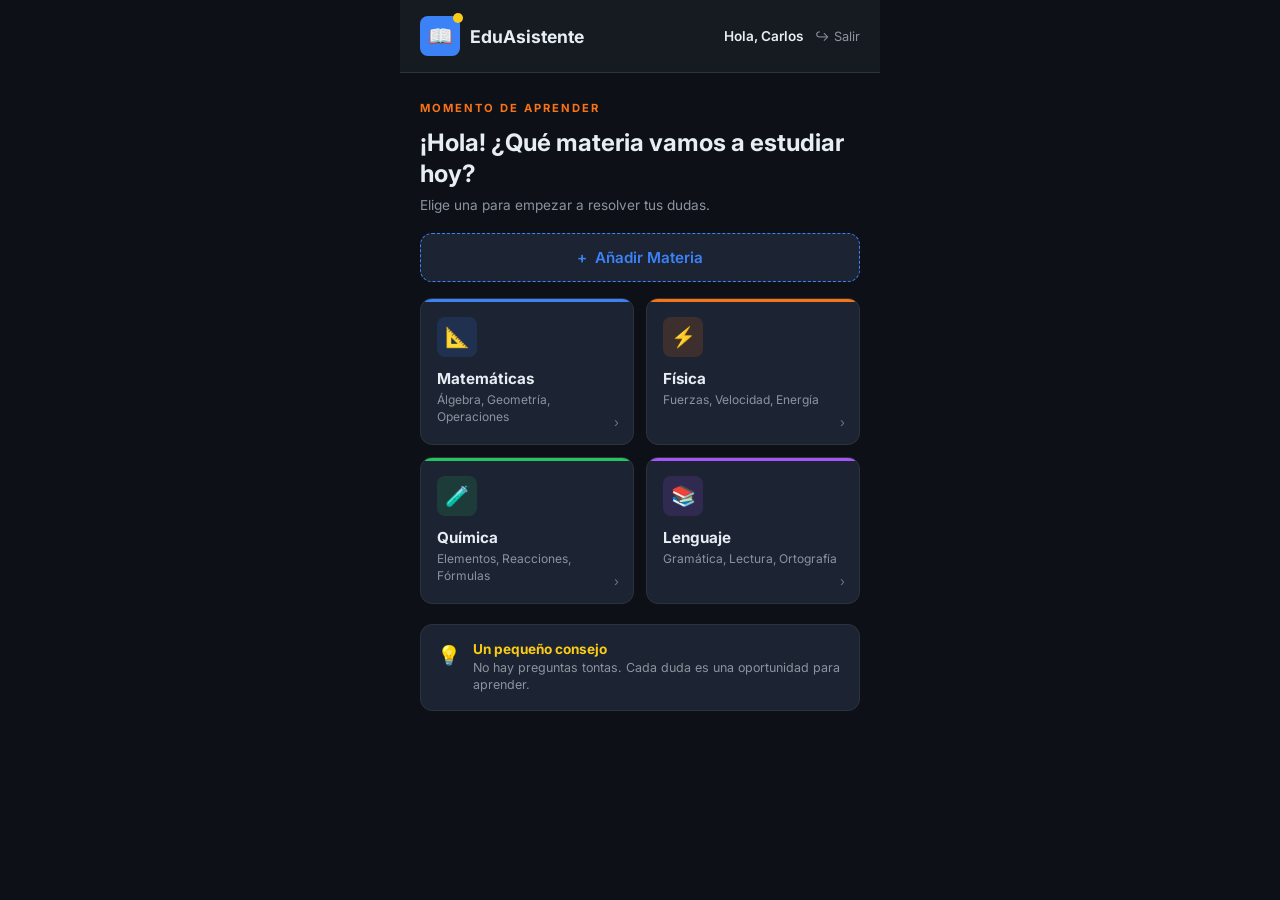
==== dashboard.html @ 30e6fd6b "Para ver si funciona el render" ====
<!DOCTYPE html>
<html lang="es">
<head>
  <meta charset="UTF-8">
  <meta name="viewport" content="width=device-width, initial-scale=1.0, maximum-scale=1.0, user-scalable=no">
  <meta name="description" content="EduAsistente - Elige una materia para empezar a estudiar">
  <title>EduAsistente - Mis Materias</title>
  <link rel="stylesheet" href="css/styles.css">
</head>
<body>

  <!-- Navbar con usuario -->
  <nav class="navbar" id="navbar">
    <div class="navbar__brand">
      <div class="navbar__logo" aria-label="Logo EduAsistente">📖</div>
      <div>
        <div class="navbar__title">EduAsistente</div>
      </div>
    </div>
    <div class="navbar__actions">
      <span class="navbar__user" id="navbar-user">Hola, Carlos</span>
      <button class="navbar__logout" id="btn-logout" aria-label="Cerrar sesión">
        ↪ Salir
      </button>
    </div>
  </nav>

  <!-- Dashboard -->
  <main class="dashboard" id="dashboard">
    <p class="dashboard__tag">Momento de aprender</p>
    <h1 class="dashboard__title">¡Hola! ¿Qué materia vamos a estudiar hoy?</h1>
    <p class="dashboard__subtitle">Elige una para empezar a resolver tus dudas.</p>

    <!-- Botón añadir materia -->
    <button class="btn btn--add" id="btn-add-subject" aria-label="Añadir materia">
      + &nbsp;Añadir Materia
    </button>

    <!-- Grid de materias -->
    <div class="subjects-grid" id="subjects-grid">
      <!-- Matemáticas -->
      <a href="chat.html?materia_id=1&nombre=Matemáticas" class="subject-card subject-card--math" id="card-1" data-materia-id="1">
        <div class="subject-card__icon">📐</div>
        <div class="subject-card__name">Matemáticas</div>
        <div class="subject-card__topics">Álgebra, Geometría, Operaciones</div>
        <span class="subject-card__arrow">›</span>
      </a>

      <!-- Física -->
      <a href="chat.html?materia_id=2&nombre=Física" class="subject-card subject-card--physics" id="card-2" data-materia-id="2">
        <div class="subject-card__icon">⚡</div>
        <div class="subject-card__name">Física</div>
        <div class="subject-card__topics">Fuerzas, Velocidad, Energía</div>
        <span class="subject-card__arrow">›</span>
      </a>

      <!-- Química -->
      <a href="chat.html?materia_id=3&nombre=Química" class="subject-card subject-card--chemistry" id="card-3" data-materia-id="3">
        <div class="subject-card__icon">🧪</div>
        <div class="subject-card__name">Química</div>
        <div class="subject-card__topics">Elementos, Reacciones, Fórmulas</div>
        <span class="subject-card__arrow">›</span>
      </a>

      <!-- Lenguaje -->
      <a href="chat.html?materia_id=4&nombre=Lenguaje" class="subject-card subject-card--language" id="card-4" data-materia-id="4">
        <div class="subject-card__icon">📚</div>
        <div class="subject-card__name">Lenguaje</div>
        <div class="subject-card__topics">Gramática, Lectura, Ortografía</div>
        <span class="subject-card__arrow">›</span>
      </a>
    </div>

    <!-- Tip banner -->
    <div class="tip-banner" id="tip-banner">
      <span class="tip-banner__icon">💡</span>
      <div>
        <div class="tip-banner__title">Un pequeño consejo</div>
        <div class="tip-banner__text">No hay preguntas tontas. Cada duda es una oportunidad para aprender.</div>
      </div>
    </div>
  </main>

  <!-- ===== MODAL: Añadir Materia ===== -->
  <div class="modal-overlay" id="modal-overlay" style="display: none;">
    <div class="modal" id="modal-add-subject" role="dialog" aria-modal="true" aria-labelledby="modal-title">
      <div class="modal__header">
        <h2 class="modal__title" id="modal-title">Añadir nueva materia</h2>
        <button class="modal__close" id="btn-modal-close" aria-label="Cerrar modal">✕</button>
      </div>
      <p class="modal__description">Solo necesitas un nombre. La descripción es opcional.</p>

      <form id="form-add-subject" autocomplete="off">
        <!-- Nombre de la materia -->
        <div class="form-group">
          <label class="form-label" for="input-subject-name">Nombre de la materia</label>
          <div class="form-input-wrapper">
            <input
              type="text"
              id="input-subject-name"
              class="form-input"
              placeholder="Ej. Historia"
              required
            >
          </div>
        </div>

        <!-- Descripción (opcional) -->
        <div class="form-group">
          <label class="form-label" for="input-subject-desc">Descripción</label>
          <span class="form-hint" style="margin-top: 0; margin-bottom: 8px; display: block;">(opcional)</span>
          <div class="form-input-wrapper">
            <input
              type="text"
              id="input-subject-desc"
              class="form-input"
              placeholder="Ej. Civilizaciones, fechas, imperios"
            >
          </div>
          <p class="form-hint">Breve descripción de los temas que cubre esta materia.</p>
        </div>

        <!-- Acciones -->
        <div class="modal__actions">
          <button type="button" class="btn btn--ghost" id="btn-cancel-subject">Cancelar</button>
          <button type="submit" class="btn btn--primary" id="btn-save-subject">+ &nbsp;Guardar materia</button>
        </div>
      </form>
    </div>
  </div>

  <script>
    // Modal abrir/cerrar
    const overlay = document.getElementById('modal-overlay');
    const btnOpen = document.getElementById('btn-add-subject');
    const btnClose = document.getElementById('btn-modal-close');
    const btnCancel = document.getElementById('btn-cancel-subject');

    function openModal() {
      overlay.style.display = 'flex';
      document.body.style.overflow = 'hidden';
    }

    function closeModal() {
      overlay.style.display = 'none';
      document.body.style.overflow = '';
    }

    btnOpen.addEventListener('click', openModal);
    btnClose.addEventListener('click', closeModal);
    btnCancel.addEventListener('click', closeModal);
    overlay.addEventListener('click', (e) => {
      if (e.target === overlay) closeModal();
    });

    // Form submit
    document.getElementById('form-add-subject').addEventListener('submit', (e) => {
      e.preventDefault();
      const nameInput = document.getElementById('input-subject-name');
      const descInput = document.getElementById('input-subject-desc');
      const name = nameInput.value.trim();
      const desc = descInput.value.trim() || 'General';

      if (name) {
        const grid = document.getElementById('subjects-grid');
        const newCard = document.createElement('a');
        const newId = grid.children.length + 1;
        newCard.href = `chat.html?materia_id=${newId}&nombre=${encodeURIComponent(name)}`;
        newCard.className = 'subject-card';
        newCard.id = `card-${newId}`;
        newCard.dataset.materiaId = newId;
        newCard.innerHTML = `
          <div class="subject-card__icon">📖</div>
          <div class="subject-card__name">${name}</div>
          <div class="subject-card__topics">${desc}</div>
          <span class="subject-card__arrow">›</span>
        `;
        grid.appendChild(newCard);
        nameInput.value = '';
        descInput.value = '';
      }
      closeModal();
    });

    // Logout
    document.getElementById('btn-logout').addEventListener('click', () => {
      window.location.href = 'login.html';
    });
  </script>

</body>
</html>
---- css/styles.css ----
/* ===== RESET & BASE ===== */
@import url('https://fonts.googleapis.com/css2?family=Inter:wght@400;500;600;700;800&display=swap');

*, *::before, *::after {
  margin: 0;
  padding: 0;
  box-sizing: border-box;
}

:root {
  /* Colores principales */
  --bg-primary: #0d1117;
  --bg-secondary: #161b22;
  --bg-card: #1c2333;
  --bg-input: #1c2333;
  --bg-modal: #1a2030;

  /* Acentos */
  --accent-blue: #3b82f6;
  --accent-blue-hover: #2563eb;
  --accent-blue-glow: rgba(59, 130, 246, 0.35);
  --accent-yellow: #facc15;
  --accent-orange: #f97316;
  --accent-green: #22c55e;
  --accent-purple: #a855f7;
  --accent-red: #ef4444;

  /* Texto */
  --text-primary: #e6edf3;
  --text-secondary: #8b949e;
  --text-muted: #6e7681;
  --text-label: #7eb0f7;

  /* Bordes */
  --border-color: #2d333b;
  --border-input: #2d3748;
  --border-focus: #3b82f6;

  /* Sombras */
  --shadow-card: 0 2px 8px rgba(0, 0, 0, 0.3);
  --shadow-button: 0 4px 14px rgba(59, 130, 246, 0.4);
  --shadow-modal: 0 8px 32px rgba(0, 0, 0, 0.6);

  /* Tipografía */
  --font-family: 'Inter', -apple-system, BlinkMacSystemFont, 'Segoe UI', sans-serif;

  /* Radios */
  --radius-sm: 8px;
  --radius-md: 12px;
  --radius-lg: 16px;
  --radius-xl: 24px;
  --radius-full: 50%;
}

html {
  font-size: 16px;
  -webkit-text-size-adjust: 100%;
}

body {
  font-family: var(--font-family);
  background-color: var(--bg-primary);
  color: var(--text-primary);
  min-height: 100dvh;
  max-width: 480px;
  margin: 0 auto;
  -webkit-font-smoothing: antialiased;
  -moz-osx-font-smoothing: grayscale;
  overflow-x: hidden;
}

a {
  text-decoration: none;
  color: inherit;
}

button {
  font-family: var(--font-family);
  cursor: pointer;
  border: none;
  outline: none;
}

input {
  font-family: var(--font-family);
  outline: none;
  border: none;
}

/* ===== HEADER / NAVBAR ===== */
.navbar {
  display: flex;
  align-items: center;
  justify-content: space-between;
  padding: 16px 20px;
  background: var(--bg-secondary);
  border-bottom: 1px solid var(--border-color);
  position: sticky;
  top: 0;
  z-index: 100;
}

.navbar__brand {
  display: flex;
  align-items: center;
  gap: 10px;
}

.navbar__logo {
  width: 40px;
  height: 40px;
  background: var(--accent-blue);
  border-radius: var(--radius-sm);
  display: flex;
  align-items: center;
  justify-content: center;
  font-size: 20px;
  color: white;
  position: relative;
}

.navbar__logo::after {
  content: '';
  position: absolute;
  top: -3px;
  right: -3px;
  width: 10px;
  height: 10px;
  background: var(--accent-yellow);
  border-radius: var(--radius-full);
}

.navbar__title {
  font-size: 1.1rem;
  font-weight: 700;
  color: var(--text-primary);
}

.navbar__subtitle {
  font-size: 0.75rem;
  color: var(--text-secondary);
  margin-top: 1px;
}

.navbar__actions {
  display: flex;
  align-items: center;
  gap: 12px;
}

.navbar__user {
  font-size: 0.85rem;
  font-weight: 600;
  color: var(--text-primary);
}

.navbar__logout {
  display: flex;
  align-items: center;
  gap: 4px;
  font-size: 0.8rem;
  color: var(--text-secondary);
  background: none;
  transition: color 0.2s;
}

.navbar__logout:hover {
  color: var(--accent-red);
}

/* ===== HERO SECTION (Auth pages) ===== */
.hero {
  padding: 32px 20px 24px;
}

.hero__tag {
  font-size: 0.7rem;
  font-weight: 700;
  letter-spacing: 2px;
  text-transform: uppercase;
  color: var(--accent-blue);
  margin-bottom: 12px;
}

.hero__title {
  font-size: 1.65rem;
  font-weight: 700;
  line-height: 1.25;
  color: var(--text-primary);
  margin-bottom: 12px;
}

.hero__description {
  font-size: 0.9rem;
  color: var(--text-secondary);
  line-height: 1.5;
}

/* ===== AUTH FORM CARD ===== */
.auth-card {
  margin: 0 20px 20px;
  padding: 24px 20px 28px;
  background: var(--bg-card);
  border-radius: var(--radius-lg);
  border: 1px solid var(--border-color);
}

/* Tabs */
.auth-tabs {
  display: flex;
  gap: 0;
  margin-bottom: 24px;
  background: var(--bg-primary);
  border-radius: var(--radius-md);
  padding: 4px;
}

.auth-tab {
  flex: 1;
  padding: 10px 16px;
  font-size: 0.85rem;
  font-weight: 600;
  text-align: center;
  color: var(--text-secondary);
  background: transparent;
  border-radius: var(--radius-sm);
  transition: all 0.25s ease;
}

.auth-tab--active {
  color: var(--text-primary);
  background: var(--bg-card);
  box-shadow: 0 1px 4px rgba(0, 0, 0, 0.3);
}

/* Form groups */
.form-group {
  margin-bottom: 18px;
}

.form-label {
  display: block;
  font-size: 0.8rem;
  font-weight: 600;
  color: var(--text-label);
  margin-bottom: 8px;
}

.form-input-wrapper {
  position: relative;
  display: flex;
  align-items: center;
}

.form-input {
  width: 100%;
  padding: 14px 16px;
  font-size: 0.9rem;
  color: var(--text-primary);
  background: var(--bg-input);
  border: 1.5px solid var(--border-input);
  border-radius: var(--radius-md);
  transition: border-color 0.2s, box-shadow 0.2s;
}

.form-input::placeholder {
  color: var(--text-muted);
}

.form-input:focus {
  border-color: var(--border-focus);
  box-shadow: 0 0 0 3px var(--accent-blue-glow);
}

.form-input--filled {
  border-color: var(--border-input);
  color: var(--text-primary);
  font-weight: 500;
}

.form-toggle-password {
  position: absolute;
  right: 14px;
  background: none;
  color: var(--text-muted);
  font-size: 1.1rem;
  padding: 4px;
  transition: color 0.2s;
}

.form-toggle-password:hover {
  color: var(--text-secondary);
}

/* ===== BUTTONS ===== */
.btn {
  display: flex;
  align-items: center;
  justify-content: center;
  gap: 8px;
  width: 100%;
  padding: 14px 24px;
  font-size: 0.95rem;
  font-weight: 700;
  border-radius: var(--radius-xl);
  transition: all 0.25s ease;
}

.btn--primary {
  background: var(--accent-blue);
  color: white;
  box-shadow: var(--shadow-button);
}

.btn--primary:hover {
  background: var(--accent-blue-hover);
  transform: translateY(-1px);
  box-shadow: 0 6px 20px rgba(59, 130, 246, 0.5);
}

.btn--primary:active {
  transform: translateY(0);
}

.btn--outline {
  background: transparent;
  color: var(--accent-blue);
  border: 1.5px solid var(--accent-blue);
}

.btn--outline:hover {
  background: rgba(59, 130, 246, 0.1);
}

.btn--add {
  background: var(--bg-card);
  color: var(--accent-blue);
  border: 1.5px dashed var(--accent-blue);
  border-radius: var(--radius-md);
  font-weight: 600;
}

.btn--add:hover {
  background: rgba(59, 130, 246, 0.08);
}

.btn--ghost {
  background: transparent;
  color: var(--accent-red);
  font-weight: 600;
}

.btn--ghost-blue {
  background: transparent;
  color: var(--accent-blue);
  font-weight: 600;
  border: 1.5px solid var(--border-color);
}

/* ===== FOOTER TEXT ===== */
.auth-footer {
  text-align: center;
  padding: 16px 20px 32px;
  font-size: 0.78rem;
  color: var(--text-muted);
}

/* ===== DASHBOARD ===== */
.dashboard {
  padding: 28px 20px;
}

.dashboard__tag {
  font-size: 0.7rem;
  font-weight: 700;
  letter-spacing: 2px;
  text-transform: uppercase;
  color: var(--accent-orange);
  margin-bottom: 12px;
}

.dashboard__title {
  font-size: 1.5rem;
  font-weight: 700;
  line-height: 1.3;
  color: var(--text-primary);
  margin-bottom: 8px;
}

.dashboard__subtitle {
  font-size: 0.85rem;
  color: var(--text-secondary);
  margin-bottom: 20px;
}

/* Materias grid */
.subjects-grid {
  display: grid;
  grid-template-columns: 1fr 1fr;
  gap: 12px;
  margin-top: 16px;
}

.subject-card {
  background: var(--bg-card);
  border-radius: var(--radius-md);
  padding: 18px 16px;
  border: 1px solid var(--border-color);
  cursor: pointer;
  transition: all 0.25s ease;
  position: relative;
  overflow: hidden;
}

.subject-card::before {
  content: '';
  position: absolute;
  top: 0;
  left: 0;
  right: 0;
  height: 3px;
  background: var(--accent-blue);
}

.subject-card--math::before { background: var(--accent-blue); }
.subject-card--physics::before { background: var(--accent-orange); }
.subject-card--chemistry::before { background: var(--accent-green); }
.subject-card--language::before { background: var(--accent-purple); }

.subject-card:hover {
  border-color: var(--text-muted);
  transform: translateY(-2px);
  box-shadow: var(--shadow-card);
}

.subject-card__icon {
  width: 40px;
  height: 40px;
  border-radius: var(--radius-sm);
  display: flex;
  align-items: center;
  justify-content: center;
  font-size: 20px;
  margin-bottom: 12px;
  background: rgba(59, 130, 246, 0.15);
  color: var(--accent-blue);
}

.subject-card--math .subject-card__icon {
  background: rgba(59, 130, 246, 0.15);
  color: var(--accent-blue);
}

.subject-card--physics .subject-card__icon {
  background: rgba(249, 115, 22, 0.15);
  color: var(--accent-orange);
}

.subject-card--chemistry .subject-card__icon {
  background: rgba(34, 197, 94, 0.15);
  color: var(--accent-green);
}

.subject-card--language .subject-card__icon {
  background: rgba(168, 85, 247, 0.15);
  color: var(--accent-purple);
}

.subject-card__name {
  font-size: 0.95rem;
  font-weight: 700;
  margin-bottom: 4px;
}

.subject-card__topics {
  font-size: 0.75rem;
  color: var(--text-secondary);
  line-height: 1.4;
}

.subject-card__arrow {
  position: absolute;
  bottom: 14px;
  right: 14px;
  font-size: 0.8rem;
  color: var(--text-muted);
}

/* Consejo tip */
.tip-banner {
  display: flex;
  align-items: flex-start;
  gap: 12px;
  margin-top: 20px;
  padding: 16px;
  background: var(--bg-card);
  border-radius: var(--radius-md);
  border: 1px solid var(--border-color);
}

.tip-banner__icon {
  font-size: 1.2rem;
  color: var(--accent-yellow);
  flex-shrink: 0;
  margin-top: 2px;
}

.tip-banner__title {
  font-size: 0.85rem;
  font-weight: 700;
  color: var(--accent-yellow);
  margin-bottom: 2px;
}

.tip-banner__text {
  font-size: 0.78rem;
  color: var(--text-secondary);
  line-height: 1.4;
}

/* ===== MODAL ===== */
.modal-overlay {
  position: fixed;
  inset: 0;
  background: rgba(0, 0, 0, 0.65);
  backdrop-filter: blur(4px);
  display: flex;
  align-items: flex-end;
  justify-content: center;
  z-index: 200;
  animation: fadeIn 0.2s ease;
}

.modal {
  width: 100%;
  max-width: 480px;
  background: var(--bg-modal);
  border-radius: var(--radius-lg) var(--radius-lg) 0 0;
  padding: 24px 20px 28px;
  animation: slideUp 0.3s ease;
  border: 1px solid var(--border-color);
  border-bottom: none;
  max-height: 90dvh;
  overflow-y: auto;
}

@keyframes fadeIn {
  from { opacity: 0; }
  to { opacity: 1; }
}

@keyframes slideUp {
  from { transform: translateY(100%); }
  to { transform: translateY(0); }
}

.modal__header {
  display: flex;
  justify-content: space-between;
  align-items: flex-start;
  margin-bottom: 8px;
}

.modal__title {
  font-size: 1.2rem;
  font-weight: 700;
}

.modal__close {
  width: 32px;
  height: 32px;
  display: flex;
  align-items: center;
  justify-content: center;
  background: var(--bg-card);
  border-radius: var(--radius-full);
  color: var(--text-secondary);
  font-size: 1rem;
  transition: background 0.2s;
}

.modal__close:hover {
  background: var(--border-color);
}

.modal__description {
  font-size: 0.82rem;
  color: var(--text-secondary);
  margin-bottom: 20px;
  line-height: 1.4;
}

/* Icon picker */
.icon-picker {
  display: grid;
  grid-template-columns: repeat(6, 1fr);
  gap: 8px;
  margin-bottom: 20px;
}

.icon-picker__item {
  width: 44px;
  height: 44px;
  display: flex;
  align-items: center;
  justify-content: center;
  background: var(--bg-card);
  border: 1.5px solid var(--border-color);
  border-radius: var(--radius-sm);
  font-size: 1.15rem;
  color: var(--text-secondary);
  transition: all 0.2s;
  cursor: pointer;
}

.icon-picker__item:hover {
  border-color: var(--accent-blue);
  color: var(--accent-blue);
}

.icon-picker__item--selected {
  border-color: var(--accent-blue);
  color: var(--accent-blue);
  background: rgba(59, 130, 246, 0.1);
  box-shadow: 0 0 0 2px var(--accent-blue-glow);
}

.form-hint {
  font-size: 0.75rem;
  color: var(--text-muted);
  margin-top: 8px;
}

.modal__actions {
  display: flex;
  gap: 12px;
  margin-top: 24px;
}

.modal__actions .btn {
  flex: 1;
}

/* ===== CHAT ===== */
.chat-back {
  display: flex;
  align-items: center;
  gap: 6px;
  padding: 12px 20px;
  font-size: 0.85rem;
  font-weight: 600;
  color: var(--accent-blue);
  background: none;
  width: fit-content;
}

.chat-subject-header {
  display: flex;
  align-items: center;
  gap: 14px;
  padding: 12px 20px 20px;
}

.chat-subject-header__icon {
  width: 44px;
  height: 44px;
  background: var(--bg-card);
  border-radius: var(--radius-sm);
  display: flex;
  align-items: center;
  justify-content: center;
  font-size: 22px;
  color: var(--accent-blue);
}

.chat-subject-header__tag {
  font-size: 0.65rem;
  font-weight: 700;
  letter-spacing: 2px;
  text-transform: uppercase;
  color: var(--accent-blue);
  margin-bottom: 2px;
}

.chat-subject-header__name {
  font-size: 1.15rem;
  font-weight: 700;
}

/* Chat messages */
.chat-messages {
  flex: 1;
  padding: 8px 20px;
  overflow-y: auto;
}

.chat-message {
  margin-bottom: 20px;
}

.chat-message__header {
  display: flex;
  align-items: center;
  gap: 8px;
  margin-bottom: 8px;
}

.chat-message__avatar {
  width: 28px;
  height: 28px;
  background: var(--bg-card);
  border-radius: var(--radius-sm);
  display: flex;
  align-items: center;
  justify-content: center;
  font-size: 14px;
  color: var(--text-secondary);
}

.chat-message__author {
  font-size: 0.8rem;
  font-weight: 600;
  color: var(--text-secondary);
}

.chat-message__time {
  font-size: 0.72rem;
  color: var(--text-muted);
}

.chat-message__bubble {
  margin-left: 36px;
  padding: 14px 16px;
  background: var(--bg-card);
  border-radius: 4px var(--radius-md) var(--radius-md) var(--radius-md);
  font-size: 0.88rem;
  line-height: 1.55;
  color: var(--text-primary);
  border: 1px solid var(--border-color);
}

.chat-message__actions {
  display: flex;
  gap: 16px;
  margin-left: 36px;
  margin-top: 8px;
}

.chat-action-btn {
  display: flex;
  align-items: center;
  gap: 5px;
  font-size: 0.78rem;
  color: var(--text-muted);
  background: none;
  transition: color 0.2s;
}

.chat-action-btn:hover {
  color: var(--accent-blue);
}

/* User message */
.chat-message--user .chat-message__bubble {
  background: var(--accent-blue);
  border: none;
  border-radius: var(--radius-md) 4px var(--radius-md) var(--radius-md);
  margin-left: auto;
  margin-right: 0;
  max-width: 85%;
  color: white;
}

/* Chat input */
.chat-input-bar {
  position: fixed;
  bottom: 0;
  left: 50%;
  transform: translateX(-50%);
  width: 100%;
  max-width: 480px;
  padding: 12px 16px 20px;
  background: var(--bg-primary);
  border-top: 1px solid var(--border-color);
  display: flex;
  gap: 10px;
  align-items: center;
  z-index: 100;
}

.chat-input {
  flex: 1;
  padding: 12px 16px;
  font-size: 0.85rem;
  color: var(--text-primary);
  background: var(--bg-card);
  border: 1.5px solid var(--border-input);
  border-radius: var(--radius-xl);
  transition: border-color 0.2s;
}

.chat-input::placeholder {
  color: var(--text-muted);
}

.chat-input:focus {
  border-color: var(--border-focus);
}

.chat-send-btn {
  width: 44px;
  height: 44px;
  background: var(--accent-blue);
  border-radius: var(--radius-full);
  display: flex;
  align-items: center;
  justify-content: center;
  color: white;
  font-size: 1.1rem;
  flex-shrink: 0;
  transition: all 0.2s;
  box-shadow: var(--shadow-button);
}

.chat-send-btn:hover {
  background: var(--accent-blue-hover);
  transform: scale(1.05);
}

/* Chat page layout */
.chat-page {
  display: flex;
  flex-direction: column;
  min-height: 100dvh;
}

.chat-page .chat-messages {
  flex: 1;
  padding-bottom: 80px;
}

/* ===== UTILITIES ===== */
.visually-hidden {
  position: absolute;
  width: 1px;
  height: 1px;
  padding: 0;
  margin: -1px;
  overflow: hidden;
  clip: rect(0, 0, 0, 0);
  border: 0;
}
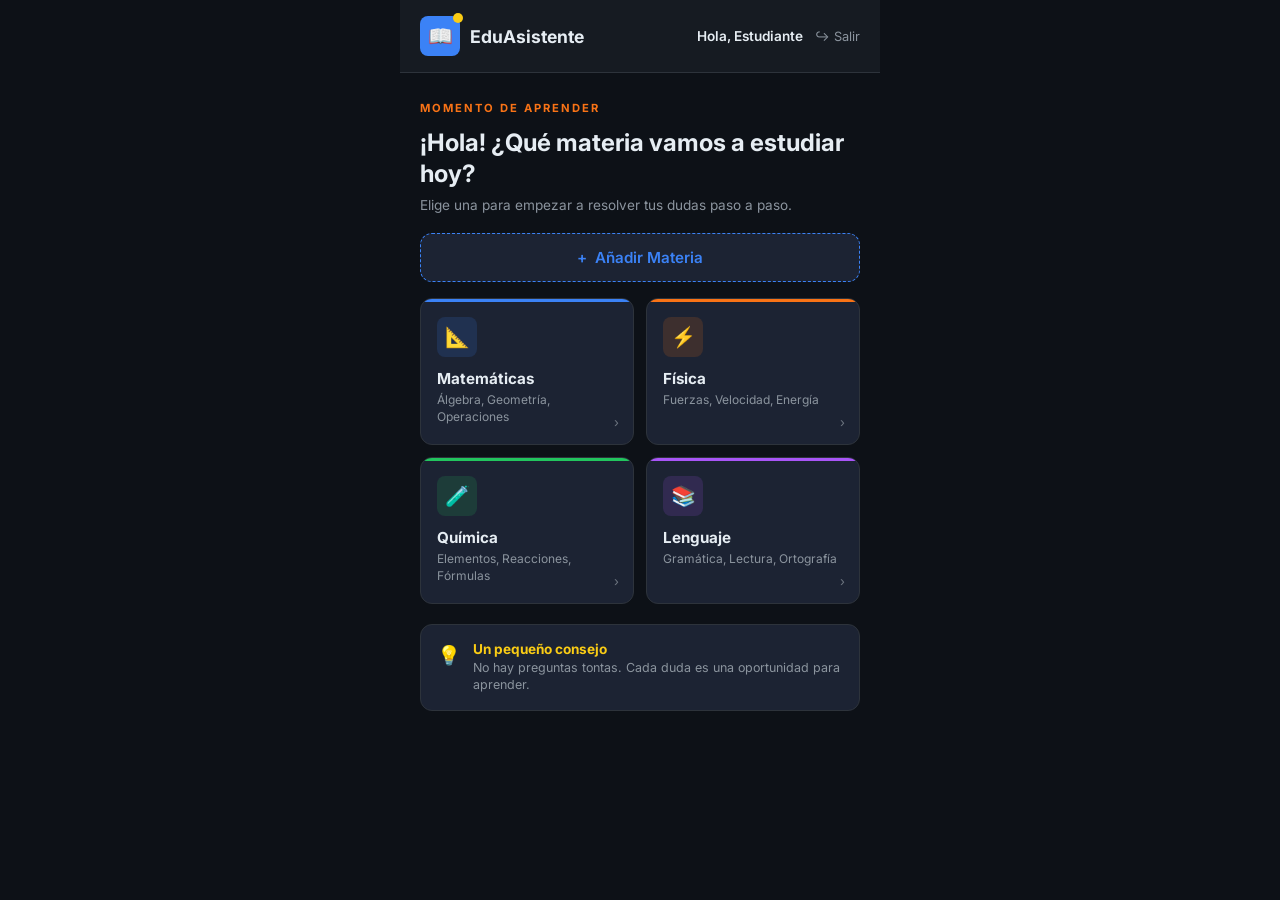
==== commit 0d8da976: "V1 pruebas" ====
--- a/dashboard.html
+++ b/dashboard.html
@@ -18,7 +18,7 @@
       </div>
     </div>
     <div class="navbar__actions">
-      <span class="navbar__user" id="navbar-user">Hola, Carlos</span>
+      <span class="navbar__user" id="navbar-user">Cargando...</span>
       <button class="navbar__logout" id="btn-logout" aria-label="Cerrar sesión">
         ↪ Salir
       </button>
@@ -29,46 +29,16 @@
   <main class="dashboard" id="dashboard">
     <p class="dashboard__tag">Momento de aprender</p>
     <h1 class="dashboard__title">¡Hola! ¿Qué materia vamos a estudiar hoy?</h1>
-    <p class="dashboard__subtitle">Elige una para empezar a resolver tus dudas.</p>
+    <p class="dashboard__subtitle">Elige una para empezar a resolver tus dudas paso a paso.</p>
 
     <!-- Botón añadir materia -->
     <button class="btn btn--add" id="btn-add-subject" aria-label="Añadir materia">
       + &nbsp;Añadir Materia
     </button>
 
-    <!-- Grid de materias -->
+    <!-- Grid de materias (se carga dinámicamente) -->
     <div class="subjects-grid" id="subjects-grid">
-      <!-- Matemáticas -->
-      <a href="chat.html?materia_id=1&nombre=Matemáticas" class="subject-card subject-card--math" id="card-1" data-materia-id="1">
-        <div class="subject-card__icon">📐</div>
-        <div class="subject-card__name">Matemáticas</div>
-        <div class="subject-card__topics">Álgebra, Geometría, Operaciones</div>
-        <span class="subject-card__arrow">›</span>
-      </a>
-
-      <!-- Física -->
-      <a href="chat.html?materia_id=2&nombre=Física" class="subject-card subject-card--physics" id="card-2" data-materia-id="2">
-        <div class="subject-card__icon">⚡</div>
-        <div class="subject-card__name">Física</div>
-        <div class="subject-card__topics">Fuerzas, Velocidad, Energía</div>
-        <span class="subject-card__arrow">›</span>
-      </a>
-
-      <!-- Química -->
-      <a href="chat.html?materia_id=3&nombre=Química" class="subject-card subject-card--chemistry" id="card-3" data-materia-id="3">
-        <div class="subject-card__icon">🧪</div>
-        <div class="subject-card__name">Química</div>
-        <div class="subject-card__topics">Elementos, Reacciones, Fórmulas</div>
-        <span class="subject-card__arrow">›</span>
-      </a>
-
-      <!-- Lenguaje -->
-      <a href="chat.html?materia_id=4&nombre=Lenguaje" class="subject-card subject-card--language" id="card-4" data-materia-id="4">
-        <div class="subject-card__icon">📚</div>
-        <div class="subject-card__name">Lenguaje</div>
-        <div class="subject-card__topics">Gramática, Lectura, Ortografía</div>
-        <span class="subject-card__arrow">›</span>
-      </a>
+      <!-- Materias cargadas con JavaScript -->
     </div>
 
     <!-- Tip banner -->
@@ -91,7 +61,6 @@
       <p class="modal__description">Solo necesitas un nombre. La descripción es opcional.</p>
 
       <form id="form-add-subject" autocomplete="off">
-        <!-- Nombre de la materia -->
         <div class="form-group">
           <label class="form-label" for="input-subject-name">Nombre de la materia</label>
           <div class="form-input-wrapper">
@@ -105,7 +74,6 @@
           </div>
         </div>
 
-        <!-- Descripción (opcional) -->
         <div class="form-group">
           <label class="form-label" for="input-subject-desc">Descripción</label>
           <span class="form-hint" style="margin-top: 0; margin-bottom: 8px; display: block;">(opcional)</span>
@@ -114,13 +82,12 @@
               type="text"
               id="input-subject-desc"
               class="form-input"
-              placeholder="Ej. Civilizaciones, fechas, imperios"
+              placeholder="Ej. Civilizaciones, fechas, hechos importantes"
             >
           </div>
-          <p class="form-hint">Breve descripción de los temas que cubre esta materia.</p>
+          <p class="form-hint">Breve resumen de los temas de esta materia.</p>
         </div>
 
-        <!-- Acciones -->
         <div class="modal__actions">
           <button type="button" class="btn btn--ghost" id="btn-cancel-subject">Cancelar</button>
           <button type="submit" class="btn btn--primary" id="btn-save-subject">+ &nbsp;Guardar materia</button>
@@ -130,7 +97,95 @@
   </div>
 
   <script>
-    // Modal abrir/cerrar
+    // 1. Verificar sesión activa
+    fetch('/api/sesion')
+      .then(res => res.json())
+      .then(data => {
+        if (data.autenticado && data.usuario) {
+          document.getElementById('navbar-user').textContent = 'Hola, ' + data.usuario.nombre;
+        } else {
+          window.location.href = 'login.html';
+        }
+      })
+      .catch(() => {
+        // En caso de modo local sin servidor, lee de localStorage
+        const nombreLocal = localStorage.getItem('usuario_nombre') || 'Estudiante';
+        document.getElementById('navbar-user').textContent = 'Hola, ' + nombreLocal;
+      });
+
+    // Iconos y estilos temáticos por materia
+    const ICONOS = {
+      'Matemáticas': { icon: '📐', class: 'subject-card--math' },
+      'Física': { icon: '⚡', class: 'subject-card--physics' },
+      'Química': { icon: '🧪', class: 'subject-card--chemistry' },
+      'Lenguaje': { icon: '📚', class: 'subject-card--language' },
+    };
+
+    // 2. Cargar lista de materias desde la API
+    async function cargarMaterias() {
+      const grid = document.getElementById('subjects-grid');
+      try {
+        const res = await fetch('/api/materias');
+        const data = await res.json();
+        
+        if (data.ok && data.materias && data.materias.length > 0) {
+          grid.innerHTML = '';
+          data.materias.forEach(mat => {
+            const tema = ICONOS[mat.nombre] || { icon: '📖', class: '' };
+            const card = document.createElement('a');
+            card.href = `chat.html?materia_id=${mat.id}&nombre=${encodeURIComponent(mat.nombre)}`;
+            card.className = `subject-card ${tema.class}`;
+            card.id = `card-${mat.id}`;
+            card.innerHTML = `
+              <div class="subject-card__icon">${tema.icon}</div>
+              <div class="subject-card__name">${mat.nombre}</div>
+              <div class="subject-card__topics">${mat.descripcion || 'Temas generales'}</div>
+              <span class="subject-card__arrow">›</span>
+            `;
+            grid.appendChild(card);
+          });
+        } else {
+          // Materias por defecto si la base de datos está vacía
+          mostrarMateriasPorDefecto();
+        }
+      } catch (err) {
+        mostrarMateriasPorDefecto();
+      }
+    }
+
+    function mostrarMateriasPorDefecto() {
+      const grid = document.getElementById('subjects-grid');
+      grid.innerHTML = `
+        <a href="chat.html?materia_id=1&nombre=Matemáticas" class="subject-card subject-card--math">
+          <div class="subject-card__icon">📐</div>
+          <div class="subject-card__name">Matemáticas</div>
+          <div class="subject-card__topics">Álgebra, Geometría, Operaciones</div>
+          <span class="subject-card__arrow">›</span>
+        </a>
+        <a href="chat.html?materia_id=2&nombre=Física" class="subject-card subject-card--physics">
+          <div class="subject-card__icon">⚡</div>
+          <div class="subject-card__name">Física</div>
+          <div class="subject-card__topics">Fuerzas, Velocidad, Energía</div>
+          <span class="subject-card__arrow">›</span>
+        </a>
+        <a href="chat.html?materia_id=3&nombre=Química" class="subject-card subject-card--chemistry">
+          <div class="subject-card__icon">🧪</div>
+          <div class="subject-card__name">Química</div>
+          <div class="subject-card__topics">Elementos, Reacciones, Fórmulas</div>
+          <span class="subject-card__arrow">›</span>
+        </a>
+        <a href="chat.html?materia_id=4&nombre=Lenguaje" class="subject-card subject-card--language">
+          <div class="subject-card__icon">📚</div>
+          <div class="subject-card__name">Lenguaje</div>
+          <div class="subject-card__topics">Gramática, Lectura, Ortografía</div>
+          <span class="subject-card__arrow">›</span>
+        </a>
+      `;
+    }
+
+    cargarMaterias();
+
+    // 3. Control del Modal de añadir materia
     const overlay = document.getElementById('modal-overlay');
     const btnOpen = document.getElementById('btn-add-subject');
     const btnClose = document.getElementById('btn-modal-close');
@@ -153,37 +208,41 @@
       if (e.target === overlay) closeModal();
     });
 
-    // Form submit
-    document.getElementById('form-add-subject').addEventListener('submit', (e) => {
+    // Guardar nueva materia
+    document.getElementById('form-add-subject').addEventListener('submit', async (e) => {
       e.preventDefault();
       const nameInput = document.getElementById('input-subject-name');
       const descInput = document.getElementById('input-subject-desc');
-      const name = nameInput.value.trim();
-      const desc = descInput.value.trim() || 'General';
-
-      if (name) {
-        const grid = document.getElementById('subjects-grid');
-        const newCard = document.createElement('a');
-        const newId = grid.children.length + 1;
-        newCard.href = `chat.html?materia_id=${newId}&nombre=${encodeURIComponent(name)}`;
-        newCard.className = 'subject-card';
-        newCard.id = `card-${newId}`;
-        newCard.dataset.materiaId = newId;
-        newCard.innerHTML = `
-          <div class="subject-card__icon">📖</div>
-          <div class="subject-card__name">${name}</div>
-          <div class="subject-card__topics">${desc}</div>
-          <span class="subject-card__arrow">›</span>
-        `;
-        grid.appendChild(newCard);
-        nameInput.value = '';
-        descInput.value = '';
+      const nombre = nameInput.value.trim();
+      const descripcion = descInput.value.trim();
+
+      if (!nombre) return;
+
+      try {
+        const res = await fetch('/api/materias', {
+          method: 'POST',
+          headers: { 'Content-Type': 'application/json' },
+          body: JSON.stringify({ nombre, descripcion })
+        });
+        const data = await res.json();
+        if (data.ok) {
+          cargarMaterias();
+        }
+      } catch (err) {
+        console.error('Error al guardar materia:', err);
       }
+
+      nameInput.value = '';
+      descInput.value = '';
       closeModal();
     });
 
-    // Logout
-    document.getElementById('btn-logout').addEventListener('click', () => {
+    // 4. Cerrar sesión
+    document.getElementById('btn-logout').addEventListener('click', async () => {
+      try {
+        await fetch('/api/logout', { method: 'POST' });
+      } catch (e) {}
+      localStorage.clear();
       window.location.href = 'login.html';
     });
   </script>
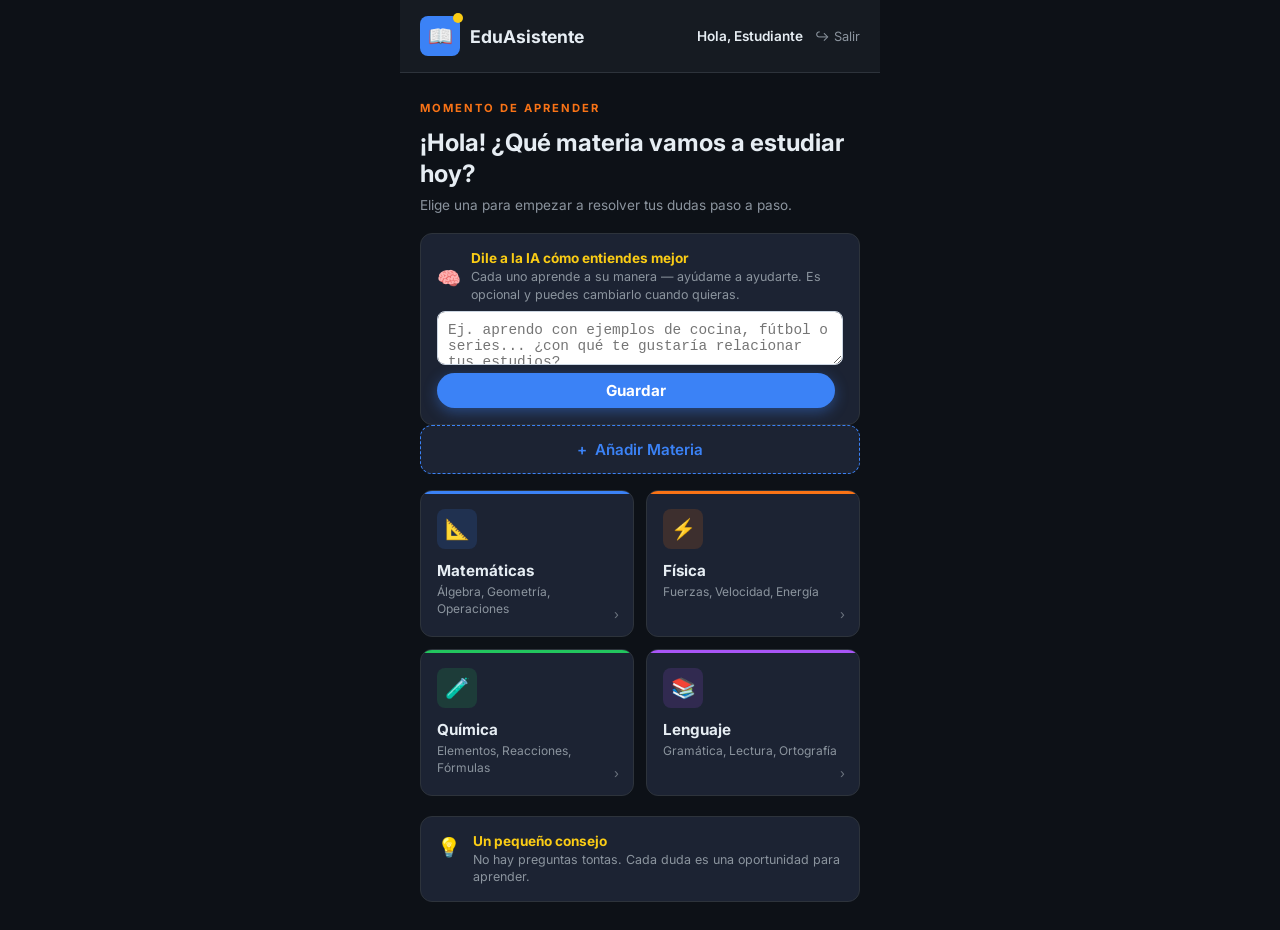
==== commit 37ae0dab: "Pruebas de la version final" ====
--- a/dashboard.html
+++ b/dashboard.html
@@ -30,6 +30,28 @@
     <p class="dashboard__tag">Momento de aprender</p>
     <h1 class="dashboard__title">¡Hola! ¿Qué materia vamos a estudiar hoy?</h1>
     <p class="dashboard__subtitle">Elige una para empezar a resolver tus dudas paso a paso.</p>
+
+    <!-- Perfil de aprendizaje (RF-12): dile a la IA cómo entiendes mejor -->
+    <div class="tip-banner" id="perfil-banner" style="flex-direction: column; align-items: stretch; gap: 8px;">
+      <div style="display: flex; gap: 10px; align-items: center;">
+        <span class="tip-banner__icon">🧠</span>
+        <div>
+          <div class="tip-banner__title">Dile a la IA cómo entiendes mejor</div>
+          <div class="tip-banner__text">Cada uno aprende a su manera — ayúdame a ayudarte. Es opcional y puedes cambiarlo cuando quieras.</div>
+        </div>
+      </div>
+      <textarea
+        id="input-perfil"
+        rows="2"
+        maxlength="500"
+        placeholder="Ej. aprendo con ejemplos de cocina, fútbol o series... ¿con qué te gustaría relacionar tus estudios?"
+        style="width: 100%; padding: 10px; border: 1px solid #cbd5e1; border-radius: 8px; font-size: 0.9rem; resize: vertical;"
+      ></textarea>
+      <div style="display: flex; gap: 8px; align-items: center;">
+        <button class="btn btn--primary" id="btn-save-perfil" style="padding: 8px 16px;">Guardar</button>
+        <span id="perfil-msg" style="font-size: 0.82rem; color: #64748b;"></span>
+      </div>
+    </div>
 
     <!-- Botón añadir materia -->
     <button class="btn btn--add" id="btn-add-subject" aria-label="Añadir materia">
@@ -126,6 +148,10 @@
       const grid = document.getElementById('subjects-grid');
       try {
         const res = await fetch('/api/materias');
+        if (res.status === 401) {
+          window.location.href = 'login.html';
+          return;
+        }
         const data = await res.json();
         
         if (data.ok && data.materias && data.materias.length > 0) {
@@ -237,7 +263,34 @@
       closeModal();
     });
 
-    // 4. Cerrar sesión
+    // 4. Perfil de aprendizaje: cargar y guardar (RF-12)
+    const inputPerfil = document.getElementById('input-perfil');
+    const btnPerfil = document.getElementById('btn-save-perfil');
+    const msgPerfil = document.getElementById('perfil-msg');
+
+    fetch('/api/perfil')
+      .then(res => res.json())
+      .then(data => {
+        if (data.ok && data.estilo) inputPerfil.value = data.estilo;
+      })
+      .catch(() => {});
+
+    btnPerfil.addEventListener('click', async () => {
+      msgPerfil.textContent = 'Guardando...';
+      try {
+        const res = await fetch('/api/perfil', {
+          method: 'PUT',
+          headers: { 'Content-Type': 'application/json' },
+          body: JSON.stringify({ estilo: inputPerfil.value.trim() })
+        });
+        const data = await res.json();
+        msgPerfil.textContent = data.ok ? '✅ La IA ya sabe cómo te gusta aprender' : (data.error || 'No se pudo guardar');
+      } catch (err) {
+        msgPerfil.textContent = 'Error de conexión';
+      }
+    });
+
+    // 5. Cerrar sesión
     document.getElementById('btn-logout').addEventListener('click', async () => {
       try {
         await fetch('/api/logout', { method: 'POST' });
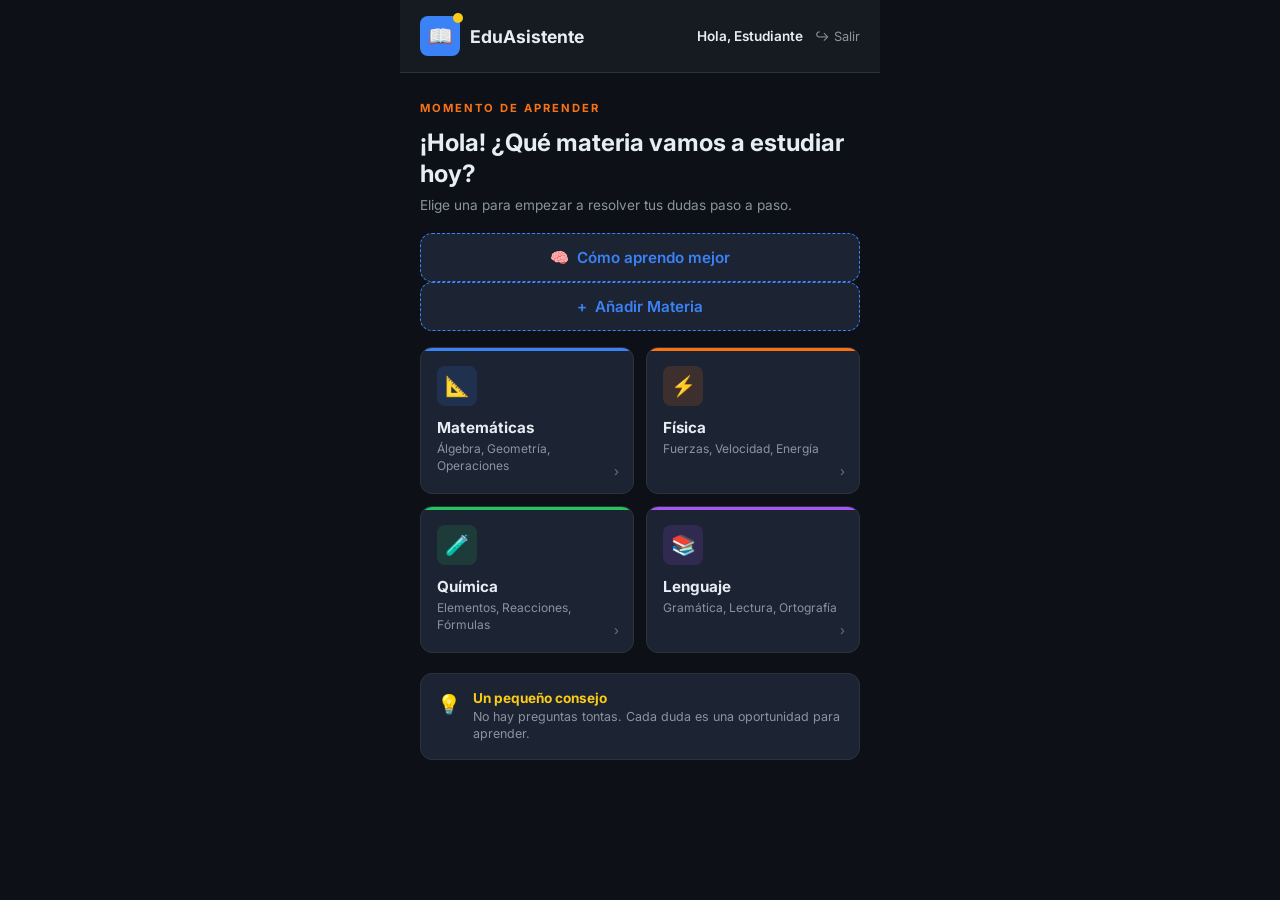
==== commit b58f7ef5: "ajustes de interfaz" ====
--- a/dashboard.html
+++ b/dashboard.html
@@ -31,27 +31,10 @@
     <h1 class="dashboard__title">¡Hola! ¿Qué materia vamos a estudiar hoy?</h1>
     <p class="dashboard__subtitle">Elige una para empezar a resolver tus dudas paso a paso.</p>
 
-    <!-- Perfil de aprendizaje (RF-12): dile a la IA cómo entiendes mejor -->
-    <div class="tip-banner" id="perfil-banner" style="flex-direction: column; align-items: stretch; gap: 8px;">
-      <div style="display: flex; gap: 10px; align-items: center;">
-        <span class="tip-banner__icon">🧠</span>
-        <div>
-          <div class="tip-banner__title">Dile a la IA cómo entiendes mejor</div>
-          <div class="tip-banner__text">Cada uno aprende a su manera — ayúdame a ayudarte. Es opcional y puedes cambiarlo cuando quieras.</div>
-        </div>
-      </div>
-      <textarea
-        id="input-perfil"
-        rows="2"
-        maxlength="500"
-        placeholder="Ej. aprendo con ejemplos de cocina, fútbol o series... ¿con qué te gustaría relacionar tus estudios?"
-        style="width: 100%; padding: 10px; border: 1px solid #cbd5e1; border-radius: 8px; font-size: 0.9rem; resize: vertical;"
-      ></textarea>
-      <div style="display: flex; gap: 8px; align-items: center;">
-        <button class="btn btn--primary" id="btn-save-perfil" style="padding: 8px 16px;">Guardar</button>
-        <span id="perfil-msg" style="font-size: 0.82rem; color: #64748b;"></span>
-      </div>
-    </div>
+    <!-- Botón perfil de aprendizaje (RF-12): abre ventana modal -->
+    <button class="btn btn--add" id="btn-open-perfil" aria-label="Dile a la IA cómo entiendes mejor">
+      🧠 &nbsp;Cómo aprendo mejor
+    </button>
 
     <!-- Botón añadir materia -->
     <button class="btn btn--add" id="btn-add-subject" aria-label="Añadir materia">
@@ -114,6 +97,40 @@
           <button type="button" class="btn btn--ghost" id="btn-cancel-subject">Cancelar</button>
           <button type="submit" class="btn btn--primary" id="btn-save-subject">+ &nbsp;Guardar materia</button>
         </div>
+      </form>
+    </div>
+  </div>
+
+  <!-- ===== MODAL: Cómo aprendo mejor (RF-12) ===== -->
+  <div class="modal-overlay" id="modal-overlay-perfil" style="display: none;">
+    <div class="modal" id="modal-perfil" role="dialog" aria-modal="true" aria-labelledby="modal-perfil-title">
+      <div class="modal__header">
+        <h2 class="modal__title" id="modal-perfil-title">🧠 Dile a la IA cómo entiendes mejor</h2>
+        <button class="modal__close" id="btn-perfil-close" aria-label="Cerrar modal">✕</button>
+      </div>
+      <p class="modal__description">Cada uno aprende a su manera — ayúdame a ayudarte. Es opcional y puedes cambiarlo cuando quieras.</p>
+
+      <form id="form-perfil" autocomplete="off">
+        <div class="form-group">
+          <label class="form-label" for="input-perfil">¿Con qué te gustaría relacionar tus estudios?</label>
+          <div class="form-input-wrapper">
+            <textarea
+              id="input-perfil"
+              class="form-input"
+              rows="3"
+              maxlength="500"
+              placeholder="Ej. aprendo con ejemplos de cocina, fútbol o series..."
+              style="resize: vertical;"
+            ></textarea>
+          </div>
+          <p class="form-hint">La IA usará estos ejemplos en sus explicaciones.</p>
+        </div>
+
+        <div class="modal__actions">
+          <button type="button" class="btn btn--ghost" id="btn-cancel-perfil">Cancelar</button>
+          <button type="submit" class="btn btn--primary" id="btn-save-perfil">Guardar</button>
+        </div>
+        <p class="form-hint" id="perfil-msg" style="text-align: center;"></p>
       </form>
     </div>
   </div>
@@ -263,19 +280,37 @@
       closeModal();
     });
 
-    // 4. Perfil de aprendizaje: cargar y guardar (RF-12)
+    // 4. Modal perfil de aprendizaje (RF-12): abrir, cargar, guardar
+    const overlayPerfil = document.getElementById('modal-overlay-perfil');
     const inputPerfil = document.getElementById('input-perfil');
-    const btnPerfil = document.getElementById('btn-save-perfil');
     const msgPerfil = document.getElementById('perfil-msg');
 
-    fetch('/api/perfil')
-      .then(res => res.json())
-      .then(data => {
-        if (data.ok && data.estilo) inputPerfil.value = data.estilo;
-      })
-      .catch(() => {});
-
-    btnPerfil.addEventListener('click', async () => {
+    function openPerfil() {
+      overlayPerfil.style.display = 'flex';
+      document.body.style.overflow = 'hidden';
+      msgPerfil.textContent = '';
+      fetch('/api/perfil')
+        .then(res => res.json())
+        .then(data => {
+          if (data.ok && data.estilo) inputPerfil.value = data.estilo;
+        })
+        .catch(() => {});
+    }
+
+    function closePerfil() {
+      overlayPerfil.style.display = 'none';
+      document.body.style.overflow = '';
+    }
+
+    document.getElementById('btn-open-perfil').addEventListener('click', openPerfil);
+    document.getElementById('btn-perfil-close').addEventListener('click', closePerfil);
+    document.getElementById('btn-cancel-perfil').addEventListener('click', closePerfil);
+    overlayPerfil.addEventListener('click', (e) => {
+      if (e.target === overlayPerfil) closePerfil();
+    });
+
+    document.getElementById('form-perfil').addEventListener('submit', async (e) => {
+      e.preventDefault();
       msgPerfil.textContent = 'Guardando...';
       try {
         const res = await fetch('/api/perfil', {
@@ -284,7 +319,12 @@
           body: JSON.stringify({ estilo: inputPerfil.value.trim() })
         });
         const data = await res.json();
-        msgPerfil.textContent = data.ok ? '✅ La IA ya sabe cómo te gusta aprender' : (data.error || 'No se pudo guardar');
+        if (data.ok) {
+          msgPerfil.textContent = '✅ La IA ya sabe cómo te gusta aprender';
+          setTimeout(closePerfil, 1200);
+        } else {
+          msgPerfil.textContent = data.error || 'No se pudo guardar';
+        }
       } catch (err) {
         msgPerfil.textContent = 'Error de conexión';
       }
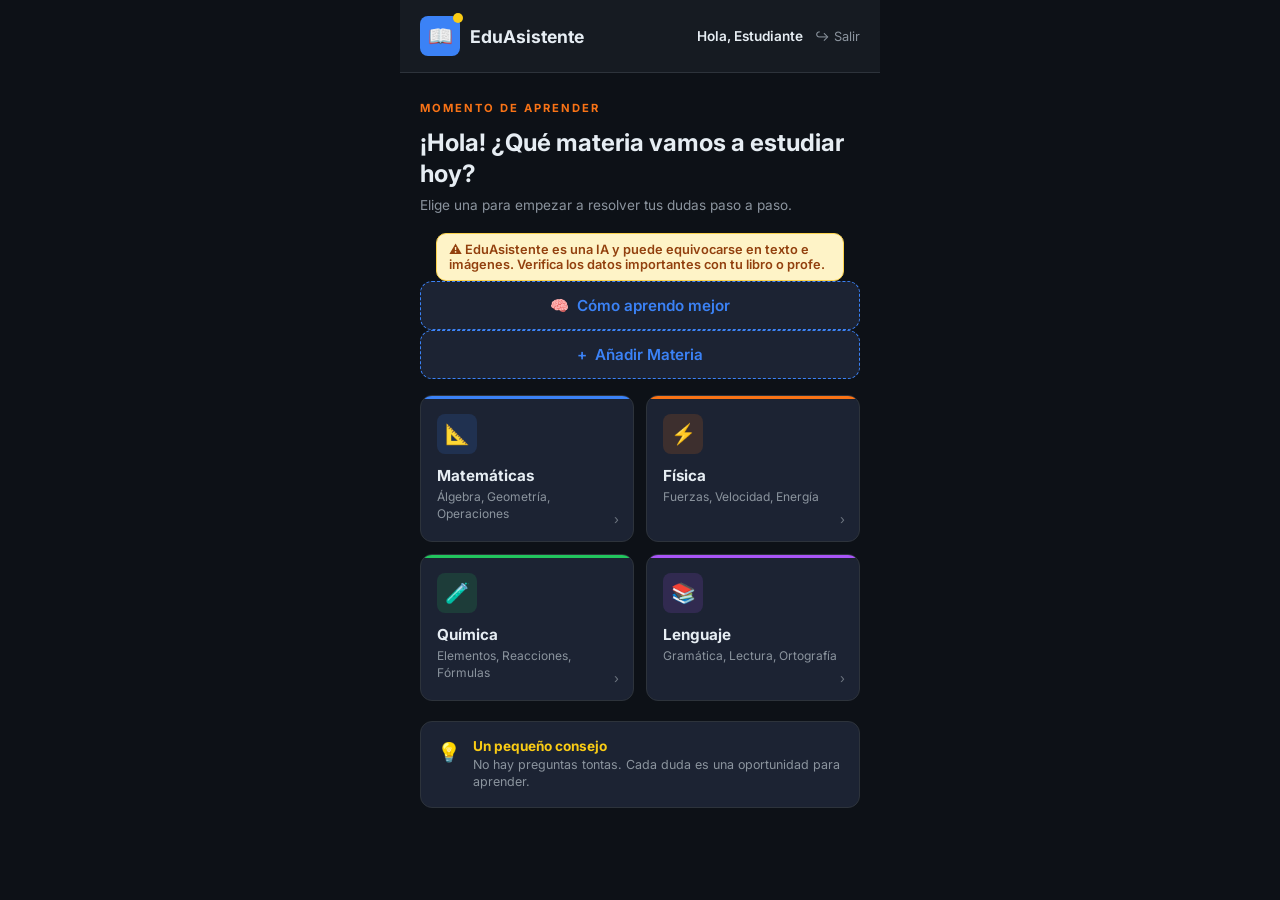
==== commit 6010c27d: "feat(chat): aviso IA solo en dashboard, ver ilustracion con eleccion IA vs esquema texto SVG" ====
--- a/dashboard.html
+++ b/dashboard.html
@@ -30,6 +30,11 @@
     <p class="dashboard__tag">Momento de aprender</p>
     <h1 class="dashboard__title">¡Hola! ¿Qué materia vamos a estudiar hoy?</h1>
     <p class="dashboard__subtitle">Elige una para empezar a resolver tus dudas paso a paso.</p>
+
+    <!-- Aviso IA: solo aquí, en la selección de materias -->
+    <div class="ai-warning" role="note">
+      ⚠️ EduAsistente es una IA y puede equivocarse en texto e imágenes. Verifica los datos importantes con tu libro o profe.
+    </div>
 
     <!-- Botón perfil de aprendizaje (RF-12): abre ventana modal -->
     <button class="btn btn--add" id="btn-open-perfil" aria-label="Dile a la IA cómo entiendes mejor">
--- a/css/styles.css
+++ b/css/styles.css
@@ -850,3 +850,78 @@
   clip: rect(0, 0, 0, 0);
   border: 0;
 }
+
+/* ===== AI WARNING + IMG MODE TOGGLE (Preciso/Creativo) ===== */
+.ai-warning {
+  background: #fef3c7;
+  color: #92400e;
+  border: 1px solid #fcd34d;
+  border-radius: 10px;
+  padding: 8px 12px;
+  margin: 8px 16px 0;
+  font-size: 0.8rem;
+  font-weight: 600;
+}
+.ai-mini-warn {
+  font-size: 0.72rem;
+  color: var(--text-muted);
+  margin: 4px 2px 0;
+}
+.img-labels {
+  font-size: 0.82rem;
+  font-weight: 700;
+  color: #2563eb;
+  text-align: center;
+  margin: 4px 0 8px;
+}
+.img-mode-toggle {
+  display: flex;
+  gap: 6px;
+  margin-left: auto;
+}
+.img-mode-btn {
+  background: #f1f5f9;
+  color: #475569;
+  border: 1px solid #cbd5e1;
+  padding: 6px 10px;
+  border-radius: 20px;
+  font-size: 0.78rem;
+  font-weight: 700;
+  cursor: pointer;
+}
+.img-mode-btn.active {
+  background: #2563eb;
+  color: #fff;
+  border-color: #2563eb;
+}
+/* ===== Ilust choice: IA vs esquema texto ===== */
+.ilust-choice {
+  background: #f8fafc;
+  border: 1px dashed #93c5fd;
+  border-radius: 10px;
+  padding: 10px;
+  margin-top: 10px;
+}
+.ilust-choice__title {
+  font-size: 0.82rem;
+  font-weight: 700;
+  color: #1e40af;
+  margin-bottom: 8px;
+  text-align: center;
+}
+.ilust-choice__btns {
+  display: flex;
+  gap: 8px;
+  justify-content: center;
+}
+.ilust-choice__btn {
+  background: #2563eb;
+  color: #fff;
+  border-radius: 8px;
+  padding: 8px 12px;
+  font-size: 0.82rem;
+  font-weight: 700;
+}
+.ilust-choice__btn:last-child {
+  background: #0f766e;
+}
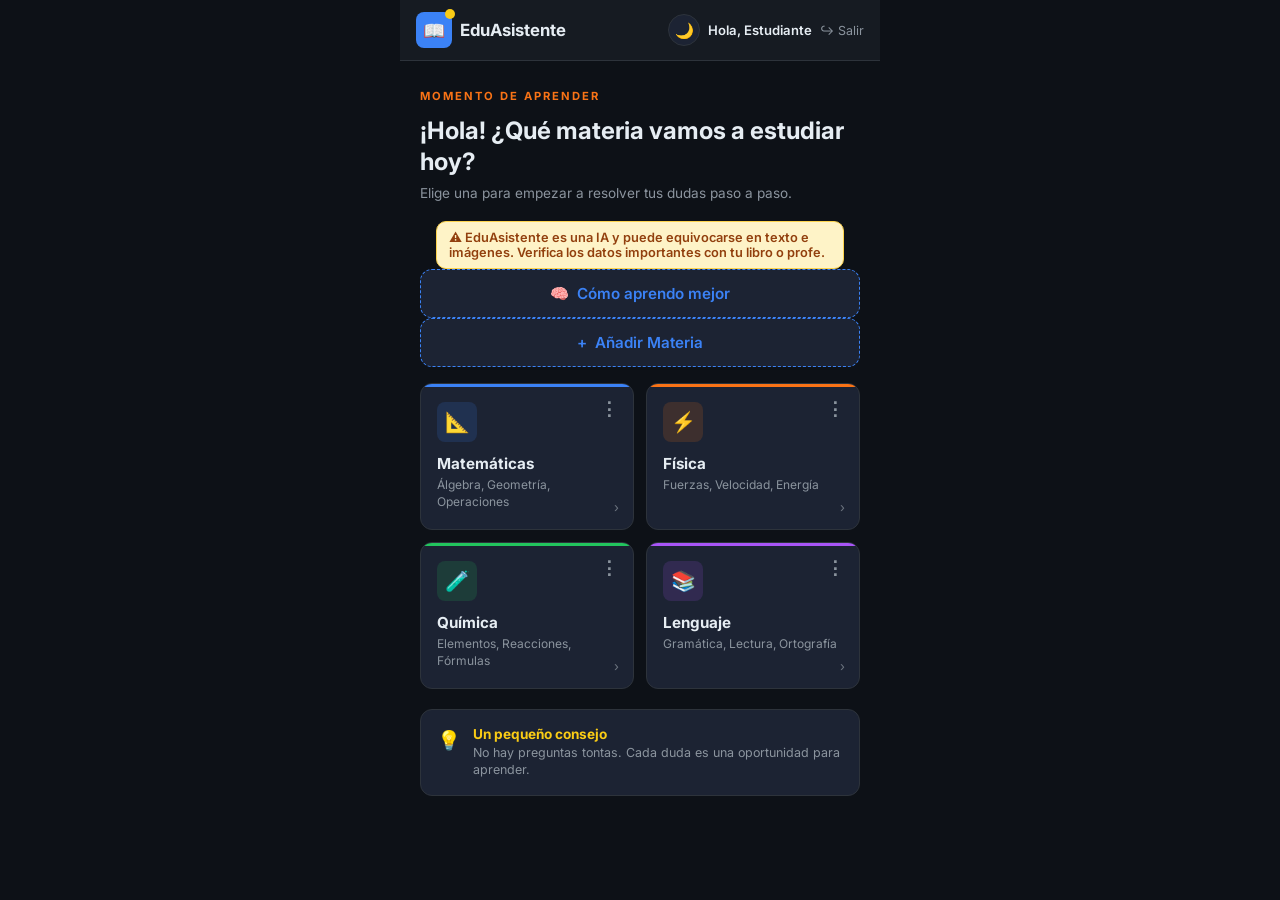
==== commit e898acf1: "Interfaz para subir archivos y eliminar materias" ====
--- a/dashboard.html
+++ b/dashboard.html
@@ -6,6 +6,13 @@
   <meta name="description" content="EduAsistente - Elige una materia para empezar a estudiar">
   <title>EduAsistente - Mis Materias</title>
   <link rel="stylesheet" href="css/styles.css">
+  <!-- Anti-FOUC: aplicar tema guardado antes de renderizar -->
+  <script>
+    (function(){
+      var t = localStorage.getItem('app_tema');
+      if (t === 'light') document.documentElement.setAttribute('data-theme', 'light');
+    })();
+  </script>
 </head>
 <body>
 
@@ -18,6 +25,9 @@
       </div>
     </div>
     <div class="navbar__actions">
+      <button class="theme-toggle-btn" id="btn-theme-toggle" type="button" title="Cambiar tema" aria-label="Cambiar tema claro/oscuro">
+        🌙
+      </button>
       <span class="navbar__user" id="navbar-user">Cargando...</span>
       <button class="navbar__logout" id="btn-logout" aria-label="Cerrar sesión">
         ↪ Salir
@@ -135,8 +145,33 @@
           <button type="button" class="btn btn--ghost" id="btn-cancel-perfil">Cancelar</button>
           <button type="submit" class="btn btn--primary" id="btn-save-perfil">Guardar</button>
         </div>
-        <p class="form-hint" id="perfil-msg" style="text-align: center;"></p>
       </form>
+    </div>
+  </div>
+
+  <!-- ===== MODAL: Archivos de la Materia ===== -->
+  <div class="modal-overlay" id="modal-overlay-materia-archivos" style="display: none;">
+    <div class="modal" id="modal-materia-archivos" role="dialog" aria-modal="true" aria-labelledby="modal-materia-archivos-title">
+      <div class="modal__header">
+        <h2 class="modal__title" id="modal-materia-archivos-title">📁 Archivos de la materia</h2>
+        <button class="modal__close" id="btn-close-materia-archivos" aria-label="Cerrar modal">✕</button>
+      </div>
+      <p class="modal__description" id="materia-archivos-desc">Materiales y apuntes subidos a esta materia.</p>
+
+      <div id="materia-archivos-loading" style="text-align: center; padding: 20px; font-size: 0.88rem; color: var(--text-secondary);">
+        ⏳ Cargando archivos...
+      </div>
+      <div id="materia-archivos-vacio" style="display: none; text-align: center; padding: 24px 10px; color: var(--text-muted); font-size: 0.88rem;">
+        📂 Aún no hay archivos adjuntos en esta materia. Puedes subirlos desde el chat con el botón 📎.
+      </div>
+
+      <ul class="archivos-lista-dash" id="materia-archivos-lista" style="display: none;"></ul>
+
+      <div class="modal__actions" style="margin-top: 14px;">
+        <button type="button" class="btn btn--primary" id="btn-entrar-chat-materia" style="width: 100%;">
+          💬 Ir a estudiar y subir archivos
+        </button>
+      </div>
     </div>
   </div>
 
@@ -166,6 +201,20 @@
     };
 
     // 2. Cargar lista de materias desde la API
+    let menuAbiertoActual = null;
+
+    // Cerrar cualquier menú desplegable si se toca fuera
+    document.addEventListener('click', (e) => {
+      if (!e.target.closest('.subject-card__menu-trigger') && !e.target.closest('.subject-dropdown-menu')) {
+        cerrarMenusDesplegables();
+      }
+    });
+
+    function cerrarMenusDesplegables() {
+      document.querySelectorAll('.subject-dropdown-menu').forEach(m => m.remove());
+      menuAbiertoActual = null;
+    }
+
     async function cargarMaterias() {
       const grid = document.getElementById('subjects-grid');
       try {
@@ -180,54 +229,258 @@
           grid.innerHTML = '';
           data.materias.forEach(mat => {
             const tema = ICONOS[mat.nombre] || { icon: '📖', class: '' };
-            const card = document.createElement('a');
-            card.href = `chat.html?materia_id=${mat.id}&nombre=${encodeURIComponent(mat.nombre)}`;
+            const esBase = mat.es_base === 1 || [1, 2, 3, 4].includes(Number(mat.id)) && ['Matemáticas', 'Física', 'Química', 'Lenguaje'].includes(mat.nombre);
+            
+            const card = document.createElement('div');
             card.className = `subject-card ${tema.class}`;
             card.id = `card-${mat.id}`;
+
             card.innerHTML = `
-              <div class="subject-card__icon">${tema.icon}</div>
-              <div class="subject-card__name">${mat.nombre}</div>
-              <div class="subject-card__topics">${mat.descripcion || 'Temas generales'}</div>
-              <span class="subject-card__arrow">›</span>
+              <button type="button" class="subject-card__menu-trigger" aria-label="Opciones de ${escaparHTML(mat.nombre)}" title="Opciones">
+                ⋮
+              </button>
+              <a href="chat.html?materia_id=${mat.id}&nombre=${encodeURIComponent(mat.nombre)}" class="subject-card__content">
+                <div class="subject-card__icon">${tema.icon}</div>
+                <div class="subject-card__name">${escaparHTML(mat.nombre)}</div>
+                <div class="subject-card__topics">${escaparHTML(mat.descripcion || 'Temas generales')}</div>
+                <span class="subject-card__arrow">›</span>
+              </a>
             `;
+
+            // Botón de 3 puntos
+            const btnMenu = card.querySelector('.subject-card__menu-trigger');
+            btnMenu.addEventListener('click', (e) => {
+              e.preventDefault();
+              e.stopPropagation();
+              toggleMenuMateria(card, mat, esBase);
+            });
+
             grid.appendChild(card);
           });
         } else {
-          // Materias por defecto si la base de datos está vacía
           mostrarMateriasPorDefecto();
         }
       } catch (err) {
         mostrarMateriasPorDefecto();
       }
+    }
+
+    function toggleMenuMateria(card, mat, esBase) {
+      const existente = card.querySelector('.subject-dropdown-menu');
+      if (existente) {
+        existente.remove();
+        return;
+      }
+      cerrarMenusDesplegables();
+
+      const dropdown = document.createElement('div');
+      dropdown.className = 'subject-dropdown-menu';
+      dropdown.innerHTML = `
+        <button type="button" class="subject-dropdown-item btn-ver-archivos-mat">
+          📁 Ver archivos
+        </button>
+        ${!esBase ? `
+        <button type="button" class="subject-dropdown-item subject-dropdown-item--delete btn-eliminar-mat">
+          🗑️ Eliminar materia
+        </button>
+        ` : ''}
+      `;
+
+      dropdown.querySelector('.btn-ver-archivos-mat').addEventListener('click', (e) => {
+        e.stopPropagation();
+        cerrarMenusDesplegables();
+        abrirModalArchivosMateria(mat);
+      });
+
+      const btnDel = dropdown.querySelector('.btn-eliminar-mat');
+      if (btnDel) {
+        btnDel.addEventListener('click', (e) => {
+          e.stopPropagation();
+          cerrarMenusDesplegables();
+          confirmarEliminarMateria(mat);
+        });
+      }
+
+      card.appendChild(dropdown);
+    }
+
+    // Modal de archivos por materia
+    const overlayMateriaArchivos = document.getElementById('modal-overlay-materia-archivos');
+    const btnCloseMateriaArchivos = document.getElementById('btn-close-materia-archivos');
+    const loadingMateriaArchivos = document.getElementById('materia-archivos-loading');
+    const vacioMateriaArchivos = document.getElementById('materia-archivos-vacio');
+    const listaMateriaArchivos = document.getElementById('materia-archivos-lista');
+    const tituloMateriaArchivos = document.getElementById('modal-materia-archivos-title');
+    const descMateriaArchivos = document.getElementById('materia-archivos-desc');
+    const btnEntrarChat = document.getElementById('btn-entrar-chat-materia');
+
+    let materiaSeleccionadaActual = null;
+
+    function abrirModalArchivosMateria(mat) {
+      materiaSeleccionadaActual = mat;
+      tituloMateriaArchivos.textContent = `📁 Archivos: ${mat.nombre}`;
+      descMateriaArchivos.textContent = `Materiales y apuntes subidos para estudiar ${mat.nombre}.`;
+      overlayMateriaArchivos.style.display = 'flex';
+      loadingMateriaArchivos.style.display = 'block';
+      vacioMateriaArchivos.style.display = 'none';
+      listaMateriaArchivos.style.display = 'none';
+      listaMateriaArchivos.innerHTML = '';
+
+      btnEntrarChat.onclick = () => {
+        window.location.href = `chat.html?materia_id=${mat.id}&nombre=${encodeURIComponent(mat.nombre)}`;
+      };
+
+      cargarArchivosDeMateria(mat.id);
+    }
+
+    async function cargarArchivosDeMateria(materiaId) {
+      try {
+        const res = await fetch(`/api/archivos?materia_id=${encodeURIComponent(materiaId)}`);
+        const data = await res.json();
+        loadingMateriaArchivos.style.display = 'none';
+
+        if (data.ok && Array.isArray(data.archivos) && data.archivos.length > 0) {
+          listaMateriaArchivos.style.display = 'flex';
+          listaMateriaArchivos.innerHTML = '';
+          data.archivos.forEach(arch => {
+            const li = document.createElement('li');
+            li.className = 'archivo-item-dash';
+            const icon = arch.extension === '.pdf' ? '📄' : '🖼️';
+            li.innerHTML = `
+              <div class="archivo-item-dash__info">
+                <span style="font-size: 1.25rem;">${icon}</span>
+                <div style="overflow: hidden;">
+                  <div class="archivo-item-dash__name" title="${escaparHTML(arch.nombre_original)}">${escaparHTML(arch.nombre_original)}</div>
+                  <div class="archivo-item-dash__meta">${formatearTamano(arch.tamano_bytes)} • ${arch.creado_en ? arch.creado_en.slice(0, 10) : ''}</div>
+                </div>
+              </div>
+              <div class="archivo-item-dash__actions">
+                <a href="/api/archivos/${encodeURIComponent(arch.id)}/descargar" target="_blank" rel="noopener" class="btn-archivo-dash" title="Ver / Descargar">
+                  👁️ Ver
+                </a>
+                <button type="button" class="btn-archivo-dash btn-archivo-dash--del" title="Eliminar archivo">
+                  🗑️
+                </button>
+              </div>
+            `;
+
+            li.querySelector('.btn-archivo-dash--del').addEventListener('click', async () => {
+              if (!confirm(`¿Eliminar '${arch.nombre_original}' de Cloudflare R2 y D1?`)) return;
+              try {
+                const delRes = await fetch(`/api/archivos/${encodeURIComponent(arch.id)}`, { method: 'DELETE' });
+                const delData = await delRes.json();
+                if (delData.ok) {
+                  li.remove();
+                  if (listaMateriaArchivos.children.length === 0) {
+                    listaMateriaArchivos.style.display = 'none';
+                    vacioMateriaArchivos.style.display = 'block';
+                  }
+                } else {
+                  alert(delData.error || 'No se pudo eliminar el archivo');
+                }
+              } catch (e) {
+                alert('Error al conectar con el servidor.');
+              }
+            });
+
+            listaMateriaArchivos.appendChild(li);
+          });
+        } else {
+          vacioMateriaArchivos.style.display = 'block';
+        }
+      } catch (e) {
+        loadingMateriaArchivos.style.display = 'none';
+        vacioMateriaArchivos.style.display = 'block';
+        vacioMateriaArchivos.textContent = 'Error al cargar los archivos.';
+      }
+    }
+
+    if (btnCloseMateriaArchivos) {
+      btnCloseMateriaArchivos.addEventListener('click', () => {
+        overlayMateriaArchivos.style.display = 'none';
+      });
+    }
+    if (overlayMateriaArchivos) {
+      overlayMateriaArchivos.addEventListener('click', (e) => {
+        if (e.target === overlayMateriaArchivos) overlayMateriaArchivos.style.display = 'none';
+      });
+    }
+
+    async function confirmarEliminarMateria(mat) {
+      if (!confirm(`¿Estás seguro de que deseas eliminar la materia "${mat.nombre}"?\n\nSe eliminarán sus dudas, ejercicios y todos los archivos adjuntos.`)) {
+        return;
+      }
+
+      try {
+        const res = await fetch(`/api/materias/${encodeURIComponent(mat.id)}`, {
+          method: 'DELETE'
+        });
+        const data = await res.json();
+        if (data.ok) {
+          cargarMaterias();
+        } else {
+          alert(data.error || 'No se pudo eliminar la materia');
+        }
+      } catch (e) {
+        alert('Error al conectar con el servidor para eliminar la materia.');
+      }
+    }
+
+    function escaparHTML(texto) {
+      if (!texto) return '';
+      const div = document.createElement('div');
+      div.textContent = texto;
+      return div.innerHTML;
+    }
+
+    function formatearTamano(bytes) {
+      if (!bytes || bytes <= 0) return '0 B';
+      const k = 1024;
+      const dm = 1;
+      const sizes = ['B', 'KB', 'MB', 'GB'];
+      const i = Math.floor(Math.log(bytes) / Math.log(k));
+      return parseFloat((bytes / Math.pow(k, i)).toFixed(dm)) + ' ' + sizes[i];
     }
 
     function mostrarMateriasPorDefecto() {
       const grid = document.getElementById('subjects-grid');
       grid.innerHTML = `
-        <a href="chat.html?materia_id=1&nombre=Matemáticas" class="subject-card subject-card--math">
-          <div class="subject-card__icon">📐</div>
-          <div class="subject-card__name">Matemáticas</div>
-          <div class="subject-card__topics">Álgebra, Geometría, Operaciones</div>
-          <span class="subject-card__arrow">›</span>
-        </a>
-        <a href="chat.html?materia_id=2&nombre=Física" class="subject-card subject-card--physics">
-          <div class="subject-card__icon">⚡</div>
-          <div class="subject-card__name">Física</div>
-          <div class="subject-card__topics">Fuerzas, Velocidad, Energía</div>
-          <span class="subject-card__arrow">›</span>
-        </a>
-        <a href="chat.html?materia_id=3&nombre=Química" class="subject-card subject-card--chemistry">
-          <div class="subject-card__icon">🧪</div>
-          <div class="subject-card__name">Química</div>
-          <div class="subject-card__topics">Elementos, Reacciones, Fórmulas</div>
-          <span class="subject-card__arrow">›</span>
-        </a>
-        <a href="chat.html?materia_id=4&nombre=Lenguaje" class="subject-card subject-card--language">
-          <div class="subject-card__icon">📚</div>
-          <div class="subject-card__name">Lenguaje</div>
-          <div class="subject-card__topics">Gramática, Lectura, Ortografía</div>
-          <span class="subject-card__arrow">›</span>
-        </a>
+        <div class="subject-card subject-card--math">
+          <button type="button" class="subject-card__menu-trigger" onclick="abrirModalArchivosMateria({id:1,nombre:'Matemáticas'})" title="Ver archivos">⋮</button>
+          <a href="chat.html?materia_id=1&nombre=Matemáticas" class="subject-card__content">
+            <div class="subject-card__icon">📐</div>
+            <div class="subject-card__name">Matemáticas</div>
+            <div class="subject-card__topics">Álgebra, Geometría, Operaciones</div>
+            <span class="subject-card__arrow">›</span>
+          </a>
+        </div>
+        <div class="subject-card subject-card--physics">
+          <button type="button" class="subject-card__menu-trigger" onclick="abrirModalArchivosMateria({id:2,nombre:'Física'})" title="Ver archivos">⋮</button>
+          <a href="chat.html?materia_id=2&nombre=Física" class="subject-card__content">
+            <div class="subject-card__icon">⚡</div>
+            <div class="subject-card__name">Física</div>
+            <div class="subject-card__topics">Fuerzas, Velocidad, Energía</div>
+            <span class="subject-card__arrow">›</span>
+          </a>
+        </div>
+        <div class="subject-card subject-card--chemistry">
+          <button type="button" class="subject-card__menu-trigger" onclick="abrirModalArchivosMateria({id:3,nombre:'Química'})" title="Ver archivos">⋮</button>
+          <a href="chat.html?materia_id=3&nombre=Química" class="subject-card__content">
+            <div class="subject-card__icon">🧪</div>
+            <div class="subject-card__name">Química</div>
+            <div class="subject-card__topics">Elementos, Reacciones, Fórmulas</div>
+            <span class="subject-card__arrow">›</span>
+          </a>
+        </div>
+        <div class="subject-card subject-card--language">
+          <button type="button" class="subject-card__menu-trigger" onclick="abrirModalArchivosMateria({id:4,nombre:'Lenguaje'})" title="Ver archivos">⋮</button>
+          <a href="chat.html?materia_id=4&nombre=Lenguaje" class="subject-card__content">
+            <div class="subject-card__icon">📚</div>
+            <div class="subject-card__name">Lenguaje</div>
+            <div class="subject-card__topics">Gramática, Lectura, Ortografía</div>
+            <span class="subject-card__arrow">›</span>
+          </a>
+        </div>
       `;
     }
 
@@ -343,6 +596,28 @@
       localStorage.clear();
       window.location.href = 'login.html';
     });
+
+    // 6. Toggle Modo Claro / Oscuro
+    (function() {
+      const TEMA_KEY = 'app_tema';
+      const btn = document.getElementById('btn-theme-toggle');
+      function aplicarTema(tema) {
+        if (tema === 'light') {
+          document.documentElement.setAttribute('data-theme', 'light');
+          if (btn) { btn.textContent = '☀️'; btn.title = 'Cambiar a Modo Oscuro'; }
+        } else {
+          document.documentElement.removeAttribute('data-theme');
+          if (btn) { btn.textContent = '🌙'; btn.title = 'Cambiar a Modo Claro'; }
+        }
+        localStorage.setItem(TEMA_KEY, tema);
+      }
+      aplicarTema(localStorage.getItem(TEMA_KEY) || 'dark');
+      if (btn) {
+        btn.addEventListener('click', () => {
+          aplicarTema((localStorage.getItem(TEMA_KEY) || 'dark') === 'dark' ? 'light' : 'dark');
+        });
+      }
+    })();
   </script>
 
 </body>
--- a/css/styles.css
+++ b/css/styles.css
@@ -7,8 +7,10 @@
   box-sizing: border-box;
 }
 
-:root {
-  /* Colores principales */
+:root,
+[data-theme="dark"],
+.dark-theme {
+  /* ===== MODO OSCURO (PALETA ACTUAL) ===== */
   --bg-primary: #0d1117;
   --bg-secondary: #161b22;
   --bg-card: #1c2333;
@@ -52,6 +54,42 @@
   --radius-full: 50%;
 }
 
+/* ===== MODO CLARO (NUEVA PALETA MODERNA) ===== */
+[data-theme="light"],
+.light-theme {
+  --bg-primary: #f8fafc;
+  --bg-secondary: #ffffff;
+  --bg-card: #ffffff;
+  --bg-input: #f1f5f9;
+  --bg-modal: #ffffff;
+
+  /* Acentos */
+  --accent-blue: #2563eb;
+  --accent-blue-hover: #1d4ed8;
+  --accent-blue-glow: rgba(37, 99, 235, 0.25);
+  --accent-yellow: #eab308;
+  --accent-orange: #ea580c;
+  --accent-green: #16a34a;
+  --accent-purple: #9333ea;
+  --accent-red: #dc2626;
+
+  /* Texto */
+  --text-primary: #0f172a;
+  --text-secondary: #475569;
+  --text-muted: #64748b;
+  --text-label: #1d4ed8;
+
+  /* Bordes */
+  --border-color: #e2e8f0;
+  --border-input: #cbd5e1;
+  --border-focus: #2563eb;
+
+  /* Sombras */
+  --shadow-card: 0 2px 8px rgba(0, 0, 0, 0.06);
+  --shadow-button: 0 4px 14px rgba(37, 99, 235, 0.25);
+  --shadow-modal: 0 12px 36px rgba(15, 23, 42, 0.15);
+}
+
 html {
   font-size: 16px;
   -webkit-text-size-adjust: 100%;
@@ -92,31 +130,35 @@
   display: flex;
   align-items: center;
   justify-content: space-between;
-  padding: 16px 20px;
+  padding: 12px 16px;
   background: var(--bg-secondary);
   border-bottom: 1px solid var(--border-color);
   position: sticky;
   top: 0;
   z-index: 100;
+  gap: 8px;
 }
 
 .navbar__brand {
   display: flex;
   align-items: center;
-  gap: 10px;
+  gap: 8px;
+  min-width: 0;
+  flex-shrink: 0;
 }
 
 .navbar__logo {
-  width: 40px;
-  height: 40px;
+  width: 36px;
+  height: 36px;
   background: var(--accent-blue);
   border-radius: var(--radius-sm);
   display: flex;
   align-items: center;
   justify-content: center;
-  font-size: 20px;
+  font-size: 18px;
   color: white;
   position: relative;
+  flex-shrink: 0;
 }
 
 .navbar__logo::after {
@@ -131,9 +173,10 @@
 }
 
 .navbar__title {
-  font-size: 1.1rem;
-  font-weight: 700;
-  color: var(--text-primary);
+  font-size: 1.05rem;
+  font-weight: 700;
+  color: var(--text-primary);
+  white-space: nowrap;
 }
 
 .navbar__subtitle {
@@ -145,28 +188,38 @@
 .navbar__actions {
   display: flex;
   align-items: center;
-  gap: 12px;
+  gap: 8px;
+  min-width: 0;
+  justify-content: flex-end;
 }
 
 .navbar__user {
-  font-size: 0.85rem;
+  font-size: 0.82rem;
   font-weight: 600;
   color: var(--text-primary);
+  max-width: 130px;
+  overflow: hidden;
+  text-overflow: ellipsis;
+  white-space: nowrap;
+  display: inline-block;
 }
 
 .navbar__logout {
   display: flex;
   align-items: center;
-  gap: 4px;
-  font-size: 0.8rem;
+  gap: 3px;
+  font-size: 0.78rem;
   color: var(--text-secondary);
   background: none;
   transition: color 0.2s;
+  flex-shrink: 0;
+  white-space: nowrap;
 }
 
 .navbar__logout:hover {
   color: var(--accent-red);
 }
+
 
 /* ===== HERO SECTION (Auth pages) ===== */
 .hero {
@@ -771,27 +824,31 @@
   color: white;
 }
 
-/* Chat input */
-.chat-input-bar {
+/* Chat bottom container (Barra de entrada) */
+.chat-bottom-bar {
   position: fixed;
   bottom: 0;
   left: 50%;
   transform: translateX(-50%);
   width: 100%;
   max-width: 480px;
-  padding: 12px 16px 20px;
   background: var(--bg-primary);
   border-top: 1px solid var(--border-color);
+  z-index: 100;
+  box-shadow: 0 -4px 16px rgba(0, 0, 0, 0.4);
+}
+
+.chat-input-bar {
+  padding: 12px 16px 18px;
   display: flex;
   gap: 10px;
   align-items: center;
-  z-index: 100;
 }
 
 .chat-input {
   flex: 1;
-  padding: 12px 16px;
-  font-size: 0.85rem;
+  padding: 12px 18px;
+  font-size: 0.9rem;
   color: var(--text-primary);
   background: var(--bg-card);
   border: 1.5px solid var(--border-input);
@@ -816,7 +873,7 @@
   align-items: center;
   justify-content: center;
   color: white;
-  font-size: 1.1rem;
+  font-size: 1.15rem;
   flex-shrink: 0;
   transition: all 0.2s;
   box-shadow: var(--shadow-button);
@@ -836,7 +893,7 @@
 
 .chat-page .chat-messages {
   flex: 1;
-  padding-bottom: 80px;
+  padding-bottom: 85px;
 }
 
 /* ===== UTILITIES ===== */
@@ -876,23 +933,26 @@
 }
 .img-mode-toggle {
   display: flex;
-  gap: 6px;
+  gap: 4px;
   margin-left: auto;
+  flex-shrink: 0;
 }
 .img-mode-btn {
-  background: #f1f5f9;
-  color: #475569;
-  border: 1px solid #cbd5e1;
-  padding: 6px 10px;
+  background: var(--bg-card);
+  color: var(--text-secondary);
+  border: 1px solid var(--border-color);
+  padding: 5px 9px;
   border-radius: 20px;
-  font-size: 0.78rem;
+  font-size: 0.75rem;
   font-weight: 700;
   cursor: pointer;
+  white-space: nowrap;
+  transition: all 0.2s ease;
 }
 .img-mode-btn.active {
-  background: #2563eb;
+  background: var(--accent-blue);
   color: #fff;
-  border-color: #2563eb;
+  border-color: var(--accent-blue);
 }
 /* ===== Ilust choice: IA vs esquema texto ===== */
 .ilust-choice {
@@ -925,3 +985,267 @@
 .ilust-choice__btn:last-child {
   background: #0f766e;
 }
+
+/* ===== Botón de Voz en Navbar y Botón de Audio en Mensajes ===== */
+.navbar__audio-btn {
+  display: flex;
+  align-items: center;
+  gap: 4px;
+  background: var(--bg-card);
+  color: var(--text-secondary);
+  border: 1px solid var(--border-color);
+  padding: 4px 8px;
+  border-radius: var(--radius-full);
+  font-size: 0.75rem;
+  font-weight: 600;
+  cursor: pointer;
+  transition: all 0.2s ease;
+  white-space: nowrap;
+  flex-shrink: 0;
+}
+
+
+.navbar__audio-btn:hover {
+  border-color: var(--accent-blue);
+  color: var(--text-primary);
+}
+
+.navbar__audio-btn.active {
+  background: rgba(59, 130, 246, 0.15);
+  border-color: var(--accent-blue);
+  color: var(--accent-blue);
+}
+
+.chat-action-btn.is-playing {
+  color: #10b981 !important;
+  font-weight: 700;
+  animation: pulseAudio 1.5s infinite;
+}
+
+@keyframes pulseAudio {
+  0% { transform: scale(1); }
+  50% { transform: scale(1.05); }
+  100% { transform: scale(1); }
+}
+
+/* ===== Botón selector de Modo Claro / Modo Oscuro ===== */
+.theme-toggle-btn {
+  display: flex;
+  align-items: center;
+  justify-content: center;
+  width: 32px;
+  height: 32px;
+  background: var(--bg-card);
+  color: var(--text-secondary);
+  border: 1px solid var(--border-color);
+  border-radius: var(--radius-full);
+  font-size: 0.95rem;
+  cursor: pointer;
+  transition: all 0.2s ease;
+  flex-shrink: 0;
+}
+
+.theme-toggle-btn:hover {
+  border-color: var(--accent-blue);
+  color: var(--text-primary);
+  transform: scale(1.08);
+}
+
+/* Ajustes de sombras y legibilidad en modo claro */
+[data-theme="light"] .chat-bottom-bar,
+.light-theme .chat-bottom-bar {
+  box-shadow: 0 -4px 16px rgba(0, 0, 0, 0.08);
+}
+
+[data-theme="light"] .auth-tab--active,
+.light-theme .auth-tab--active {
+  box-shadow: 0 1px 4px rgba(0, 0, 0, 0.1);
+}
+
+[data-theme="light"] .ai-warning,
+.light-theme .ai-warning {
+  background: #fef9c3;
+  color: #854d0e;
+  border-color: #fde047;
+}
+
+[data-theme="light"] .exercise-box,
+.light-theme .exercise-box {
+  background: #f1f5f9;
+  border-color: #cbd5e1;
+}
+
+[data-theme="light"] .exercise-box__input,
+.light-theme .exercise-box__input {
+  background: #ffffff;
+  color: #0f172a;
+  border-color: #cbd5e1;
+}
+
+/* ===== Menú de opciones (3 puntos) en tarjetas de materia ===== */
+.subject-card__menu-trigger {
+  position: absolute;
+  top: 10px;
+  right: 10px;
+  width: 28px;
+  height: 28px;
+  border-radius: var(--radius-full);
+  background: transparent;
+  border: none;
+  color: var(--text-secondary);
+  font-size: 1.15rem;
+  font-weight: 700;
+  display: flex;
+  align-items: center;
+  justify-content: center;
+  cursor: pointer;
+  z-index: 10;
+  transition: all 0.2s ease;
+  line-height: 1;
+}
+
+.subject-card__menu-trigger:hover {
+  background: rgba(255, 255, 255, 0.1);
+  color: var(--text-primary);
+  transform: scale(1.1);
+}
+
+[data-theme="light"] .subject-card__menu-trigger:hover {
+  background: rgba(0, 0, 0, 0.08);
+}
+
+.subject-dropdown-menu {
+  position: absolute;
+  top: 40px;
+  right: 10px;
+  background: var(--bg-card);
+  border: 1px solid var(--border-color);
+  border-radius: var(--radius-sm);
+  box-shadow: 0 8px 24px rgba(0, 0, 0, 0.4);
+  min-width: 170px;
+  z-index: 25;
+  display: flex;
+  flex-direction: column;
+  overflow: hidden;
+  animation: fadeIn 0.15s ease;
+}
+
+.subject-dropdown-item {
+  display: flex;
+  align-items: center;
+  gap: 8px;
+  padding: 10px 14px;
+  font-size: 0.82rem;
+  font-weight: 600;
+  color: var(--text-primary);
+  background: transparent;
+  border: none;
+  cursor: pointer;
+  text-align: left;
+  width: 100%;
+  transition: background 0.15s ease;
+}
+
+.subject-dropdown-item:hover {
+  background: rgba(59, 130, 246, 0.15);
+  color: var(--accent-blue);
+}
+
+.subject-dropdown-item--delete {
+  color: var(--accent-red);
+  border-top: 1px solid var(--border-color);
+}
+
+.subject-dropdown-item--delete:hover {
+  background: rgba(239, 68, 68, 0.15);
+  color: var(--accent-red);
+}
+
+.subject-card__content {
+  display: block;
+  text-decoration: none;
+  color: inherit;
+}
+
+/* Modal de archivos en dashboard */
+.archivos-lista-dash {
+  list-style: none;
+  display: flex;
+  flex-direction: column;
+  gap: 8px;
+  max-height: 50vh;
+  overflow-y: auto;
+  margin: 12px 0;
+  padding: 0;
+}
+
+.archivo-item-dash {
+  display: flex;
+  align-items: center;
+  justify-content: space-between;
+  padding: 10px 12px;
+  background: rgba(255, 255, 255, 0.04);
+  border: 1px solid var(--border-color);
+  border-radius: var(--radius-sm);
+  gap: 10px;
+}
+
+[data-theme="light"] .archivo-item-dash {
+  background: #f8fafc;
+}
+
+.archivo-item-dash__info {
+  display: flex;
+  align-items: center;
+  gap: 8px;
+  overflow: hidden;
+  flex: 1;
+}
+
+.archivo-item-dash__name {
+  font-size: 0.85rem;
+  font-weight: 600;
+  white-space: nowrap;
+  overflow: hidden;
+  text-overflow: ellipsis;
+  color: var(--text-primary);
+}
+
+.archivo-item-dash__meta {
+  font-size: 0.72rem;
+  color: var(--text-secondary);
+}
+
+.archivo-item-dash__actions {
+  display: flex;
+  align-items: center;
+  gap: 6px;
+  flex-shrink: 0;
+}
+
+.btn-archivo-dash {
+  padding: 5px 8px;
+  font-size: 0.76rem;
+  border-radius: var(--radius-sm);
+  border: 1px solid var(--border-color);
+  background: var(--bg-card);
+  color: var(--text-primary);
+  text-decoration: none;
+  cursor: pointer;
+  display: inline-flex;
+  align-items: center;
+  gap: 4px;
+}
+
+.btn-archivo-dash:hover {
+  border-color: var(--accent-blue);
+  color: var(--accent-blue);
+}
+
+.btn-archivo-dash--del:hover {
+  border-color: var(--accent-red);
+  color: var(--accent-red);
+}
+
+
+
